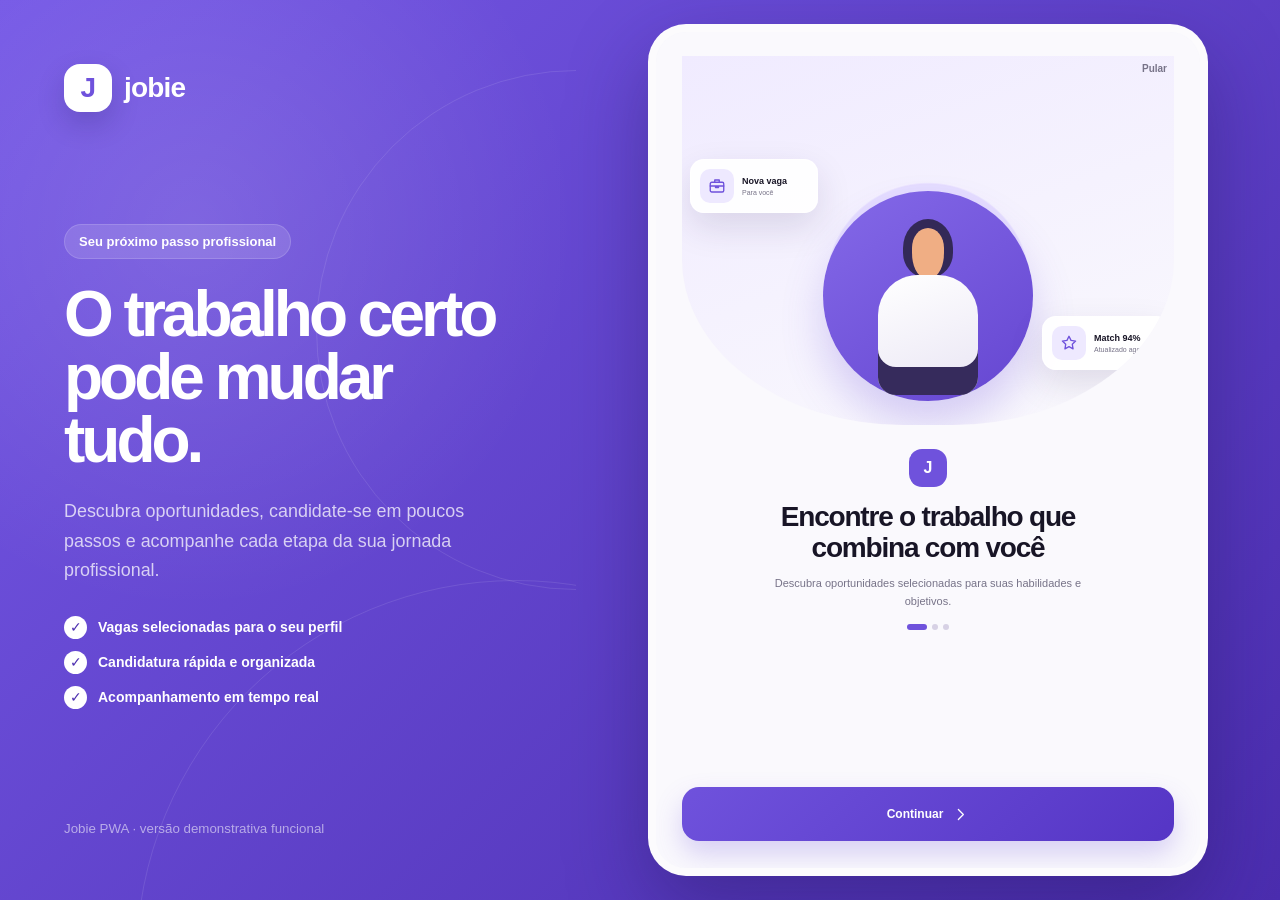
==== index.html @ 62208f9a "feat: build functional Jobie candidate PWA" ====
<!doctype html>
<html lang="pt-BR">
<head>
  <meta charset="utf-8">
  <meta name="viewport" content="width=device-width,initial-scale=1,viewport-fit=cover">
  <meta name="theme-color" content="#6f52dc">
  <meta name="description" content="Jobie — encontre vagas, salve oportunidades e acompanhe suas candidaturas.">
  <meta name="color-scheme" content="light">
  <meta name="apple-mobile-web-app-capable" content="yes">
  <meta name="apple-mobile-web-app-status-bar-style" content="default">
  <meta name="apple-mobile-web-app-title" content="Jobie">
  <link rel="manifest" href="./manifest.webmanifest">
  <link rel="icon" href="./assets/icons/icon-192.svg" type="image/svg+xml">
  <link rel="stylesheet" href="./assets/css/app.css">
  <title>Jobie — Portal de Vagas</title>
</head>
<body>
  <div class="app-layout">
    <aside class="desktop-panel" aria-label="Apresentação do Jobie">
      <a class="desktop-brand" href="#/home">
        <span class="brand-mark">J</span>
        <span>jobie</span>
      </a>
      <div class="desktop-copy">
        <span class="desktop-pill">Seu próximo passo profissional</span>
        <h1>O trabalho certo pode mudar tudo.</h1>
        <p>Descubra oportunidades, candidate-se em poucos passos e acompanhe cada etapa da sua jornada profissional.</p>
        <div class="desktop-points">
          <span><i>✓</i> Vagas selecionadas para o seu perfil</span>
          <span><i>✓</i> Candidatura rápida e organizada</span>
          <span><i>✓</i> Acompanhamento em tempo real</span>
        </div>
      </div>
      <div class="desktop-orbit orbit-one"></div>
      <div class="desktop-orbit orbit-two"></div>
      <small class="desktop-note">Jobie PWA · versão demonstrativa funcional</small>
    </aside>

    <main class="phone-shell">
      <div id="network-status" class="network-status" role="status"></div>

      <section id="view" class="view" aria-live="polite"></section>

      <nav id="bottom-nav" class="bottom-nav" aria-label="Navegação principal">
        <button data-route="home" class="active">
          <span><svg class="icon" aria-hidden="true"><use href="#i-home"></use></svg></span>
          <small>Início</small>
        </button>
        <button data-route="search">
          <span><svg class="icon" aria-hidden="true"><use href="#i-search"></use></svg></span>
          <small>Buscar</small>
        </button>
        <button data-route="applications">
          <span><svg class="icon" aria-hidden="true"><use href="#i-document"></use></svg></span>
          <small>Candidaturas</small>
        </button>
        <button data-route="profile">
          <span><svg class="icon" aria-hidden="true"><use href="#i-user"></use></svg></span>
          <small>Perfil</small>
        </button>
      </nav>

      <div id="modal" class="modal" aria-hidden="true">
        <section class="modal-sheet" role="dialog" aria-modal="true"></section>
      </div>

      <div id="toast" class="toast" role="status"></div>
      <section id="onboarding" class="onboarding" hidden></section>
    </main>
  </div>

  <svg class="svg-sprite" aria-hidden="true">
    <defs>
      <symbol id="i-home" viewBox="0 0 24 24"><path d="M3 11.5 12 4l9 7.5"/><path d="M5.5 10.5V20h13v-9.5"/><path d="M9.5 20v-6h5v6"/></symbol>
      <symbol id="i-search" viewBox="0 0 24 24"><circle cx="10.8" cy="10.8" r="6.8"/><path d="m16 16 4.5 4.5"/></symbol>
      <symbol id="i-document" viewBox="0 0 24 24"><path d="M6 3.5h8l4 4V21H6z"/><path d="M14 3.5V8h4M9 12h6M9 16h6"/></symbol>
      <symbol id="i-user" viewBox="0 0 24 24"><circle cx="12" cy="8" r="4"/><path d="M4.5 21c.8-4.2 3.2-6.3 7.5-6.3s6.7 2.1 7.5 6.3"/></symbol>
      <symbol id="i-bookmark" viewBox="0 0 24 24"><path d="M6.5 4.5A1.5 1.5 0 0 1 8 3h8a1.5 1.5 0 0 1 1.5 1.5V21L12 17.5 6.5 21z"/></symbol>
      <symbol id="i-bell" viewBox="0 0 24 24"><path d="M6 9a6 6 0 0 1 12 0c0 7 3 7 3 8.5H3C3 16 6 16 6 9Z"/><path d="M10 21h4"/></symbol>
      <symbol id="i-arrow-left" viewBox="0 0 24 24"><path d="m15 5-7 7 7 7"/></symbol>
      <symbol id="i-arrow-right" viewBox="0 0 24 24"><path d="m9 5 7 7-7 7"/></symbol>
      <symbol id="i-chevron-right" viewBox="0 0 24 24"><path d="m9 5 7 7-7 7"/></symbol>
      <symbol id="i-sliders" viewBox="0 0 24 24"><path d="M4 7h10M18 7h2M4 17h2M10 17h10"/><circle cx="16" cy="7" r="2"/><circle cx="8" cy="17" r="2"/></symbol>
      <symbol id="i-send" viewBox="0 0 24 24"><path d="m4 5 17 7-17 7 3-7z"/><path d="M7 12h14"/></symbol>
      <symbol id="i-calendar" viewBox="0 0 24 24"><rect x="3.5" y="5.5" width="17" height="15" rx="2"/><path d="M8 3v5M16 3v5M3.5 10h17"/></symbol>
      <symbol id="i-location" viewBox="0 0 24 24"><path d="M19 10c0 5-7 11-7 11S5 15 5 10a7 7 0 1 1 14 0Z"/><circle cx="12" cy="10" r="2.3"/></symbol>
      <symbol id="i-briefcase" viewBox="0 0 24 24"><rect x="3" y="7" width="18" height="13" rx="2"/><path d="M9 7V4h6v3M3 12h18M10 12v2h4v-2"/></symbol>
      <symbol id="i-check" viewBox="0 0 24 24"><path d="m5 12 4.5 4.5L19 7"/></symbol>
      <symbol id="i-close" viewBox="0 0 24 24"><path d="m6 6 12 12M18 6 6 18"/></symbol>
      <symbol id="i-star" viewBox="0 0 24 24"><path d="m12 3 2.7 5.5 6.1.9-4.4 4.3 1 6.1-5.4-2.9-5.4 2.9 1-6.1-4.4-4.3 6.1-.9z"/></symbol>
      <symbol id="i-edit" viewBox="0 0 24 24"><path d="m4 16-.8 4.8L8 20l11-11-4-4zM13.5 6.5l4 4"/></symbol>
      <symbol id="i-more" viewBox="0 0 24 24"><circle cx="5" cy="12" r="1"/><circle cx="12" cy="12" r="1"/><circle cx="19" cy="12" r="1"/></symbol>
      <symbol id="i-eye" viewBox="0 0 24 24"><path d="M2.5 12S6 6.5 12 6.5 21.5 12 21.5 12 18 17.5 12 17.5 2.5 12 2.5 12Z"/><circle cx="12" cy="12" r="2.5"/></symbol>
      <symbol id="i-graduation" viewBox="0 0 24 24"><path d="m2.5 9 9.5-5 9.5 5-9.5 5z"/><path d="M6 11.5V16c3.5 3 8.5 3 12 0v-4.5M21.5 9v7"/></symbol>
      <symbol id="i-shield" viewBox="0 0 24 24"><path d="M12 3 20 6v6c0 5.2-3.2 8-8 9-4.8-1-8-3.8-8-9V6z"/><path d="m8.5 12 2.2 2.2 4.8-5"/></symbol>
      <symbol id="i-download" viewBox="0 0 24 24"><path d="M12 3v12M7 10l5 5 5-5M4 20h16"/></symbol>
      <symbol id="i-code" viewBox="0 0 24 24"><path d="m8 6-6 6 6 6M16 6l6 6-6 6M14 4l-4 16"/></symbol>
      <symbol id="i-palette" viewBox="0 0 24 24"><path d="M12 3a9 9 0 0 0 0 18h1.5a2 2 0 0 0 0-4H12a2 2 0 0 1 0-4h5.5A3.5 3.5 0 0 0 21 9.5 9 9 0 0 0 12 3Z"/><circle cx="7.5" cy="10" r="1"/><circle cx="10" cy="6.5" r="1"/><circle cx="15" cy="7" r="1"/></symbol>
      <symbol id="i-chart" viewBox="0 0 24 24"><path d="M4 20V10M10 20V4M16 20v-7M22 20H2"/></symbol>
      <symbol id="i-users" viewBox="0 0 24 24"><circle cx="9" cy="8" r="3.5"/><path d="M2.5 20c.5-4 2.6-6 6.5-6s6 2 6.5 6"/><circle cx="17.5" cy="9" r="2.5"/><path d="M16.5 14c3.3-.3 5 1.4 5.5 5"/></symbol>
    </defs>
  </svg>

  <script src="./assets/js/jobs.js" defer></script>
  <script src="./assets/js/app.js" defer></script>
</body>
</html>
---- assets/css/app.css ----
:root {
  --purple: #6f52dc;
  --purple-dark: #5535c5;
  --purple-soft: #eee9ff;
  --ink: #181526;
  --muted: #777388;
  --line: #ebe8f3;
  --surface: #ffffff;
  --canvas: #f8f7fc;
  --green: #1eae88;
  --orange: #ff8a65;
  --shadow: 0 16px 45px rgba(54, 41, 102, .12);
  --radius-xl: 28px;
  --radius-lg: 22px;
  --radius-md: 16px;
  font-family: Inter, ui-sans-serif, -apple-system, BlinkMacSystemFont, "Segoe UI", sans-serif;
  color: var(--ink);
  background: #4f34b6;
  font-synthesis: none;
  text-rendering: optimizeLegibility;
}

* {
  box-sizing: border-box;
}

html,
body {
  width: 100%;
  min-height: 100%;
  margin: 0;
}

body {
  overflow: hidden;
  background:
    radial-gradient(circle at 15% 25%, rgba(255, 255, 255, .12), transparent 24rem),
    linear-gradient(135deg, #7558e6, #4b2daf);
}

button,
input,
textarea {
  font: inherit;
}

button {
  border: 0;
  cursor: pointer;
}

button,
a,
input,
textarea {
  -webkit-tap-highlight-color: transparent;
}

button:focus-visible,
input:focus-visible,
textarea:focus-visible,
[tabindex]:focus-visible {
  outline: 3px solid rgba(111, 82, 220, .25);
  outline-offset: 2px;
}

h1,
h2,
h3,
p {
  margin-top: 0;
}

.svg-sprite {
  position: fixed;
  width: 0;
  height: 0;
  overflow: hidden;
}

.icon {
  width: 21px;
  height: 21px;
  display: inline-block;
  fill: none;
  stroke: currentColor;
  stroke-width: 1.8;
  stroke-linecap: round;
  stroke-linejoin: round;
  pointer-events: none;
}

.app-layout {
  min-height: 100dvh;
  display: grid;
  grid-template-columns: minmax(360px, .9fr) minmax(500px, 1.1fr);
}

.desktop-panel {
  min-height: 100dvh;
  padding: clamp(34px, 5vw, 76px);
  color: #fff;
  position: relative;
  overflow: hidden;
  display: flex;
  flex-direction: column;
  justify-content: space-between;
}

.desktop-brand {
  color: #fff;
  display: inline-flex;
  align-items: center;
  gap: 12px;
  text-decoration: none;
  font-size: 28px;
  font-weight: 800;
  letter-spacing: -.8px;
  z-index: 2;
}

.brand-mark {
  width: 48px;
  height: 48px;
  display: inline-grid;
  place-items: center;
  border-radius: 16px;
  background: #fff;
  color: var(--purple);
  font-weight: 900;
  box-shadow: 0 12px 28px rgba(32, 19, 84, .2);
}

.brand-mark.small {
  width: 38px;
  height: 38px;
  border-radius: 13px;
  background: var(--purple);
  color: #fff;
  box-shadow: none;
}

.desktop-copy {
  max-width: 620px;
  position: relative;
  z-index: 2;
}

.desktop-pill {
  display: inline-flex;
  padding: 9px 14px;
  border-radius: 999px;
  background: rgba(255, 255, 255, .13);
  border: 1px solid rgba(255, 255, 255, .15);
  font-size: 13px;
  font-weight: 700;
  margin-bottom: 24px;
}

.desktop-copy h1 {
  font-size: clamp(44px, 5vw, 76px);
  line-height: .98;
  letter-spacing: -4px;
  margin-bottom: 26px;
  max-width: 720px;
}

.desktop-copy > p {
  color: rgba(255, 255, 255, .74);
  font-size: clamp(16px, 1.4vw, 20px);
  line-height: 1.65;
  max-width: 600px;
}

.desktop-points {
  display: grid;
  gap: 12px;
  margin-top: 30px;
  font-size: 14px;
  font-weight: 650;
}

.desktop-points span {
  display: flex;
  align-items: center;
  gap: 11px;
}

.desktop-points i {
  width: 23px;
  height: 23px;
  display: grid;
  place-items: center;
  font-style: normal;
  border-radius: 50%;
  color: #4b2daf;
  background: #fff;
}

.desktop-note {
  color: rgba(255, 255, 255, .55);
  z-index: 2;
}

.desktop-orbit {
  position: absolute;
  border: 1px solid rgba(255, 255, 255, .1);
  border-radius: 50%;
  pointer-events: none;
}

.orbit-one {
  width: 520px;
  height: 520px;
  right: -260px;
  top: 70px;
}

.orbit-two {
  width: 760px;
  height: 760px;
  right: -320px;
  bottom: -440px;
}

.phone-shell {
  width: min(560px, calc(100% - 48px));
  height: min(900px, calc(100dvh - 48px));
  align-self: center;
  justify-self: center;
  position: relative;
  display: flex;
  flex-direction: column;
  background: var(--canvas);
  border: 8px solid rgba(255, 255, 255, .6);
  border-radius: 38px;
  box-shadow: 0 32px 80px rgba(29, 18, 78, .35);
  overflow: hidden;
}

.view {
  min-height: 0;
  flex: 1;
  padding: 28px 24px 0;
  overflow-y: auto;
  overscroll-behavior: contain;
  scroll-behavior: smooth;
  scrollbar-width: none;
}

.view::-webkit-scrollbar,
.featured-row::-webkit-scrollbar {
  display: none;
}

.page-header {
  min-height: 64px;
  display: flex;
  align-items: center;
  justify-content: space-between;
  gap: 14px;
  margin-bottom: 20px;
}

.page-header.compact {
  min-height: 46px;
}

.page-header h1 {
  font-size: 25px;
  line-height: 1.15;
  letter-spacing: -.8px;
  margin: 3px 0 0;
}

.page-header.compact h1 {
  font-size: 18px;
  margin: 0;
  flex: 1;
  text-align: center;
}

.page-header.compact::after {
  content: "";
  width: 44px;
}

.page-header.compact:has(.icon-button:last-child)::after {
  display: none;
}

.eyebrow {
  display: block;
  color: var(--purple);
  font-size: 11px;
  line-height: 1;
  font-weight: 800;
  text-transform: uppercase;
  letter-spacing: 1.2px;
}

.icon-button {
  width: 44px;
  height: 44px;
  display: inline-grid;
  place-items: center;
  color: var(--ink);
  background: var(--surface);
  border: 1px solid var(--line);
  border-radius: 15px;
}

.icon-button.active {
  color: var(--purple);
  background: var(--purple-soft);
  border-color: transparent;
}

.home-head {
  display: grid;
  grid-template-columns: 48px 1fr 44px;
  gap: 12px;
  align-items: center;
  margin-bottom: 22px;
}

.avatar {
  width: 48px;
  height: 48px;
  display: grid;
  place-items: center;
  position: relative;
  color: #fff;
  background: linear-gradient(145deg, #f69b73, #845ee8);
  border-radius: 17px;
  font-size: 13px;
  font-weight: 850;
  box-shadow: 0 9px 24px rgba(111, 82, 220, .2);
}

.online-dot {
  position: absolute;
  right: -1px;
  bottom: -1px;
  width: 13px;
  height: 13px;
  border: 3px solid var(--canvas);
  border-radius: 50%;
  background: #28bf8e;
}

.home-greeting span {
  color: var(--muted);
  font-size: 12px;
  font-weight: 650;
}

.home-greeting h1 {
  font-size: 18px;
  line-height: 1.25;
  letter-spacing: -.45px;
  margin: 3px 0 0;
}

.notification {
  position: relative;
}

.notification i {
  position: absolute;
  top: 9px;
  right: 10px;
  width: 7px;
  height: 7px;
  background: #ff725e;
  border: 2px solid #fff;
  border-radius: 50%;
}

.search-hero {
  height: 58px;
  display: grid;
  grid-template-columns: 24px 1fr 42px;
  align-items: center;
  gap: 10px;
  padding: 7px 8px 7px 18px;
  color: var(--muted);
  background: var(--surface);
  border: 1px solid var(--line);
  border-radius: 18px;
  box-shadow: 0 10px 30px rgba(55, 44, 96, .05);
}

.search-hero input,
.search-field input {
  width: 100%;
  min-width: 0;
  color: var(--ink);
  background: transparent;
  border: 0;
  outline: 0;
  font-size: 13px;
}

.search-hero input::placeholder,
.search-field input::placeholder {
  color: #aaa6b6;
}

.search-hero button {
  width: 42px;
  height: 42px;
  display: grid;
  place-items: center;
  color: #fff;
  background: var(--purple);
  border-radius: 13px;
}

.stats-card {
  min-height: 104px;
  display: grid;
  grid-template-columns: 1fr 1px 1fr;
  align-items: center;
  gap: 16px;
  padding: 18px;
  margin: 18px 0 26px;
  color: #fff;
  background:
    radial-gradient(circle at 90% 10%, rgba(255, 255, 255, .22), transparent 6rem),
    linear-gradient(130deg, #6f52dc, #8467ea);
  border-radius: 23px;
  box-shadow: 0 15px 32px rgba(111, 82, 220, .24);
}

.stats-card > div {
  display: grid;
  grid-template-columns: 36px 1fr;
  grid-template-rows: auto auto;
  column-gap: 10px;
  align-items: center;
}

.stat-icon {
  width: 36px;
  height: 36px;
  display: grid;
  place-items: center;
  grid-row: 1 / 3;
  border-radius: 12px;
  background: rgba(255, 255, 255, .16);
}

.stat-icon .icon {
  width: 18px;
}

.stats-card strong {
  font-size: 22px;
  line-height: 1;
}

.stats-card small {
  margin-top: 5px;
  color: rgba(255, 255, 255, .7);
  font-size: 10px;
}

.stats-divider {
  width: 1px;
  height: 46px;
  background: rgba(255, 255, 255, .2);
}

.section-title {
  min-height: 28px;
  display: flex;
  align-items: center;
  justify-content: space-between;
  gap: 16px;
  margin: 24px 0 12px;
}

.section-title h2 {
  margin: 0;
  font-size: 17px;
  letter-spacing: -.35px;
}

.section-title button {
  padding: 6px 0;
  color: var(--purple);
  background: transparent;
  font-size: 11px;
  font-weight: 750;
}

.category-grid {
  display: grid;
  grid-template-columns: 1fr 1fr;
  gap: 11px;
}

.category-card {
  min-height: 72px;
  display: flex;
  align-items: center;
  gap: 11px;
  padding: 12px;
  text-align: left;
  color: var(--ink);
  background: var(--surface);
  border: 1px solid var(--line);
  border-radius: 17px;
  transition: transform .18s ease, box-shadow .18s ease;
}

.category-card:active {
  transform: scale(.98);
}

.category-icon {
  width: 42px;
  height: 42px;
  display: grid;
  place-items: center;
  flex: 0 0 auto;
  color: var(--category);
  background: color-mix(in srgb, var(--category) 13%, white);
  border-radius: 14px;
}

.category-icon .icon {
  width: 20px;
}

.category-card strong,
.category-card small {
  display: block;
}

.category-card strong {
  font-size: 12px;
  margin-bottom: 5px;
}

.category-card small {
  color: var(--muted);
  font-size: 9px;
}

.featured-row {
  display: grid;
  grid-auto-flow: column;
  grid-auto-columns: 76%;
  gap: 13px;
  margin: 0 -24px;
  padding: 0 24px 8px;
  overflow-x: auto;
  overscroll-behavior-inline: contain;
  scroll-snap-type: inline mandatory;
  scrollbar-width: none;
}

.feature-card {
  min-height: 210px;
  padding: 17px;
  position: relative;
  color: var(--ink);
  background: var(--surface);
  border: 1px solid var(--line);
  border-radius: 22px;
  scroll-snap-align: start;
  box-shadow: 0 10px 28px rgba(55, 44, 96, .05);
}

.feature-card:nth-child(2n) {
  background: #f2eeff;
  border-color: transparent;
}

.feature-top {
  display: flex;
  justify-content: space-between;
  margin-bottom: 18px;
}

.company-logo {
  width: 47px;
  height: 47px;
  display: inline-grid;
  place-items: center;
  flex: 0 0 auto;
  color: #fff;
  background:
    linear-gradient(145deg, color-mix(in srgb, var(--logo) 72%, white), var(--logo));
  border-radius: 15px;
  font-size: 13px;
  font-weight: 900;
  letter-spacing: -.5px;
  box-shadow: 0 9px 20px color-mix(in srgb, var(--logo) 20%, transparent);
}

.company-logo.large {
  width: 66px;
  height: 66px;
  margin-bottom: 16px;
  border-radius: 21px;
  font-size: 18px;
}

.save-button {
  width: 37px;
  height: 37px;
  display: grid;
  place-items: center;
  color: #9995a8;
  background: #f5f3f9;
  border-radius: 12px;
}

.save-button .icon {
  width: 18px;
}

.save-button.saved,
.secondary-action.saved {
  color: var(--purple);
  background: var(--purple-soft);
}

.save-button.saved .icon,
.secondary-action.saved .icon,
.icon-button.active .icon {
  fill: currentColor;
}

.job-kicker {
  display: block;
  color: var(--muted);
  font-size: 10px;
  font-weight: 650;
  margin-bottom: 6px;
}

.feature-card h3,
.job-card h3,
.application-card h3 {
  margin: 0;
  line-height: 1.3;
  letter-spacing: -.25px;
}

.feature-card h3 {
  max-width: 90%;
  min-height: 42px;
  font-size: 16px;
}

.tag-row,
.detail-tags,
.skill-tags {
  display: flex;
  flex-wrap: wrap;
  gap: 7px;
}

.tag-row {
  margin-top: 14px;
}

.tag-row span,
.detail-tags span,
.skill-tags span {
  display: inline-flex;
  align-items: center;
  min-height: 27px;
  padding: 6px 9px;
  color: #6e687d;
  background: #f4f2f8;
  border-radius: 8px;
  font-size: 9px;
  font-weight: 650;
}

.feature-meta {
  display: flex;
  align-items: end;
  justify-content: space-between;
  gap: 12px;
  margin-top: 17px;
}

.feature-meta strong {
  color: var(--purple);
  font-size: 13px;
}

.feature-meta small {
  display: flex;
  align-items: center;
  gap: 3px;
  color: var(--muted);
  font-size: 9px;
}

.feature-meta .icon {
  width: 13px;
  height: 13px;
}

.job-list {
  display: grid;
  gap: 12px;
}

.job-card {
  min-height: 128px;
  display: grid;
  grid-template-columns: 48px 1fr 36px;
  align-items: start;
  gap: 12px;
  padding: 16px;
  color: var(--ink);
  background: var(--surface);
  border: 1px solid var(--line);
  border-radius: 20px;
  box-shadow: 0 8px 24px rgba(55, 44, 96, .035);
}

.job-card.compact {
  min-height: 118px;
}

.job-card-body {
  min-width: 0;
}

.job-card h3 {
  padding-right: 4px;
  font-size: 14px;
}

.job-meta {
  display: flex;
  flex-wrap: wrap;
  gap: 9px;
  margin-top: 10px;
  color: var(--muted);
  font-size: 9px;
}

.job-meta span {
  display: flex;
  align-items: center;
  gap: 3px;
}

.job-meta .icon {
  width: 13px;
  height: 13px;
}

.job-card-bottom {
  display: flex;
  align-items: center;
  justify-content: space-between;
  gap: 10px;
  margin-top: 12px;
}

.job-card-bottom strong {
  color: var(--purple);
  font-size: 11px;
}

.job-card-bottom small {
  color: #aaa6b4;
  font-size: 8px;
}

.job-card > .save-button {
  width: 34px;
  height: 34px;
}

.bottom-nav {
  min-height: 76px;
  display: grid;
  grid-template-columns: repeat(4, 1fr);
  flex: 0 0 auto;
  padding: 9px 12px calc(8px + env(safe-area-inset-bottom));
  background: rgba(255, 255, 255, .96);
  border-top: 1px solid var(--line);
  backdrop-filter: blur(16px);
  transition: margin .2s ease, opacity .2s ease;
  z-index: 30;
}

.bottom-nav.is-hidden {
  display: none;
}

.bottom-nav button {
  display: grid;
  place-items: center;
  align-content: center;
  gap: 3px;
  color: #aaa6b6;
  background: transparent;
  border-radius: 13px;
}

.bottom-nav button span {
  width: 36px;
  height: 28px;
  display: grid;
  place-items: center;
  border-radius: 11px;
}

.bottom-nav button small {
  font-size: 9px;
  font-weight: 700;
}

.bottom-nav button.active {
  color: var(--purple);
}

.bottom-nav button.active span {
  background: var(--purple-soft);
}

.bottom-nav button.active .icon {
  stroke-width: 2.1;
}

.search-toolbar {
  display: grid;
  grid-template-columns: 1fr 51px;
  gap: 10px;
  margin-bottom: 16px;
}

.search-field {
  min-height: 51px;
  display: grid;
  grid-template-columns: 23px 1fr;
  align-items: center;
  gap: 8px;
  padding: 0 15px;
  color: var(--muted);
  background: var(--surface);
  border: 1px solid var(--line);
  border-radius: 16px;
}

.filter-button {
  position: relative;
  display: grid;
  place-items: center;
  color: #fff;
  background: var(--purple);
  border-radius: 16px;
}

.filter-button b {
  position: absolute;
  top: -6px;
  right: -5px;
  width: 20px;
  height: 20px;
  display: grid;
  place-items: center;
  color: #fff;
  background: #ff725e;
  border: 2px solid var(--canvas);
  border-radius: 50%;
  font-size: 8px;
}

.active-filters {
  display: flex;
  align-items: center;
  gap: 7px;
  padding-bottom: 4px;
  margin: 0 -24px 8px;
  padding-left: 24px;
  padding-right: 24px;
  overflow-x: auto;
  scrollbar-width: none;
}

.summary-chip {
  min-width: max-content;
  display: inline-flex;
  align-items: center;
  gap: 5px;
  padding: 7px 10px;
  color: var(--purple);
  background: var(--purple-soft);
  border-radius: 999px;
  font-size: 9px;
  font-weight: 700;
}

.summary-chip .icon {
  width: 12px;
  height: 12px;
}

.active-filters > button:last-child:not(.summary-chip) {
  padding: 7px;
  color: var(--muted);
  background: transparent;
  font-size: 9px;
  font-weight: 700;
}

.result-line {
  display: flex;
  justify-content: space-between;
  align-items: center;
  gap: 12px;
  margin: 16px 0 12px;
}

.result-line strong {
  font-size: 13px;
}

.result-line span {
  color: var(--muted);
  font-size: 9px;
}

.job-detail-hero {
  text-align: center;
  padding: 8px 10px 23px;
}

.job-detail-hero .company-logo {
  display: grid;
  margin-left: auto;
  margin-right: auto;
}

.job-detail-hero h2 {
  max-width: 340px;
  margin: 8px auto 8px;
  font-size: 24px;
  letter-spacing: -.75px;
}

.job-detail-hero > p {
  display: flex;
  align-items: center;
  justify-content: center;
  gap: 4px;
  color: var(--muted);
  font-size: 11px;
}

.job-detail-hero > p .icon {
  width: 15px;
  height: 15px;
}

.detail-tags {
  justify-content: center;
  margin-top: 16px;
}

.detail-tags span {
  color: var(--purple);
  background: var(--purple-soft);
}

.salary-card {
  display: grid;
  grid-template-columns: 1.3fr 1fr;
  gap: 1px;
  padding: 1px;
  background: var(--line);
  border-radius: 18px;
  overflow: hidden;
}

.salary-card div {
  display: grid;
  gap: 6px;
  padding: 15px;
  background: var(--surface);
}

.salary-card small {
  color: var(--muted);
  font-size: 9px;
}

.salary-card strong {
  font-size: 12px;
}

.detail-section {
  padding: 21px 0;
  border-bottom: 1px solid var(--line);
}

.detail-section h3 {
  font-size: 15px;
  margin-bottom: 10px;
}

.detail-section p,
.detail-section li {
  color: #666173;
  font-size: 11px;
  line-height: 1.75;
}

.detail-section p {
  margin-bottom: 0;
}

.detail-section ul {
  display: grid;
  gap: 8px;
  padding: 0;
  margin: 0;
  list-style: none;
}

.detail-section li {
  position: relative;
  padding-left: 17px;
}

.detail-section li::before {
  content: "";
  width: 6px;
  height: 6px;
  position: absolute;
  left: 0;
  top: 7px;
  background: var(--purple);
  border-radius: 50%;
  box-shadow: 0 0 0 4px var(--purple-soft);
}

.skill-tags span {
  color: var(--purple);
  background: var(--purple-soft);
}

.company-card {
  display: grid;
  grid-template-columns: 47px 1fr 20px;
  align-items: center;
  gap: 12px;
  padding: 16px;
  margin: 20px 0;
  background: var(--surface);
  border: 1px solid var(--line);
  border-radius: 18px;
}

.company-card strong,
.company-card small {
  display: block;
}

.company-card strong {
  font-size: 12px;
}

.company-card small {
  color: var(--green);
  font-size: 9px;
  margin-top: 5px;
}

.company-card > .icon {
  color: var(--muted);
  width: 17px;
}

.detail-action {
  position: sticky;
  bottom: 0;
  display: grid;
  grid-template-columns: 52px 1fr;
  gap: 10px;
  padding: 13px 0 calc(13px + env(safe-area-inset-bottom));
  background: linear-gradient(transparent, var(--canvas) 12%, var(--canvas));
  z-index: 20;
}

.secondary-action {
  min-height: 52px;
  display: grid;
  place-items: center;
  color: var(--muted);
  background: var(--surface);
  border: 1px solid var(--line);
  border-radius: 16px;
}

.primary-action {
  min-height: 52px;
  display: inline-flex;
  align-items: center;
  justify-content: center;
  gap: 8px;
  padding: 0 18px;
  color: #fff;
  background: linear-gradient(135deg, var(--purple), var(--purple-dark));
  border-radius: 16px;
  font-size: 12px;
  font-weight: 800;
  box-shadow: 0 12px 24px rgba(111, 82, 220, .22);
}

.primary-action .icon {
  width: 17px;
}

.primary-action.full {
  width: 100%;
}

.application-summary {
  display: grid;
  grid-template-columns: repeat(3, 1fr);
  gap: 1px;
  padding: 1px;
  background: var(--line);
  border-radius: 18px;
  overflow: hidden;
}

.application-summary div {
  display: grid;
  gap: 4px;
  padding: 14px 7px;
  text-align: center;
  background: var(--surface);
}

.application-summary strong {
  color: var(--purple);
  font-size: 20px;
}

.application-summary span {
  color: var(--muted);
  font-size: 8px;
}

.tab-row {
  display: grid;
  grid-template-columns: 1fr 1fr;
  margin: 20px 0 14px;
  padding: 4px;
  background: #ece9f3;
  border-radius: 13px;
}

.tab-row button {
  min-height: 36px;
  color: var(--muted);
  background: transparent;
  border-radius: 10px;
  font-size: 10px;
  font-weight: 700;
}

.tab-row button.active {
  color: var(--ink);
  background: #fff;
  box-shadow: 0 5px 12px rgba(55, 44, 96, .08);
}

.application-list {
  display: grid;
  gap: 12px;
}

.application-card {
  padding: 16px;
  background: var(--surface);
  border: 1px solid var(--line);
  border-radius: 20px;
}

.application-card-head {
  display: grid;
  grid-template-columns: 46px 1fr auto;
  align-items: center;
  gap: 10px;
}

.application-card-head .company-logo {
  width: 46px;
  height: 46px;
}

.application-card h3 {
  font-size: 12px;
}

.status-badge {
  min-width: max-content;
  padding: 6px 8px;
  color: var(--purple);
  background: var(--purple-soft);
  border-radius: 8px;
  font-size: 8px;
  font-weight: 800;
}

.status-3 {
  color: #d2762f;
  background: #fff0dd;
}

.application-progress {
  display: grid;
  grid-template-columns: repeat(4, 1fr);
  margin-top: 22px;
}

.application-progress span {
  position: relative;
  text-align: center;
}

.application-progress span::before {
  content: "";
  height: 2px;
  position: absolute;
  top: 5px;
  left: 0;
  right: 0;
  background: #e4e0ec;
}

.application-progress span:first-child::before {
  left: 50%;
}

.application-progress span:last-child::before {
  right: 50%;
}

.application-progress i {
  width: 11px;
  height: 11px;
  display: block;
  position: relative;
  margin: 0 auto 7px;
  background: #ddd8e8;
  border: 3px solid #f4f2f7;
  border-radius: 50%;
  z-index: 2;
}

.application-progress span.done::before,
.application-progress span.done i {
  background: var(--purple);
}

.application-progress small {
  color: var(--muted);
  font-size: 7px;
}

.application-foot {
  display: flex;
  align-items: center;
  justify-content: space-between;
  gap: 8px;
  margin-top: 17px;
  padding-top: 11px;
  border-top: 1px solid var(--line);
}

.application-foot span {
  color: var(--muted);
  font-size: 8px;
}

.application-foot button {
  display: inline-flex;
  align-items: center;
  gap: 2px;
  color: var(--purple);
  background: transparent;
  font-size: 8px;
  font-weight: 750;
}

.application-foot .icon {
  width: 12px;
  height: 12px;
}

.profile-card {
  display: grid;
  grid-template-columns: 68px 1fr 36px;
  align-items: center;
  gap: 13px;
  padding: 17px;
  color: #fff;
  background:
    radial-gradient(circle at 100% 0, rgba(255, 255, 255, .2), transparent 9rem),
    linear-gradient(135deg, #7052dd, #8467e9);
  border-radius: 23px;
  box-shadow: 0 16px 36px rgba(111, 82, 220, .22);
}

.profile-avatar {
  width: 68px;
  height: 68px;
  display: grid;
  place-items: center;
  position: relative;
  color: #fff;
  background: linear-gradient(145deg, #f5a078, #5641b6);
  border: 3px solid rgba(255, 255, 255, .72);
  border-radius: 22px;
  font-weight: 850;
}

.profile-avatar span {
  position: absolute;
  right: -8px;
  bottom: -7px;
  padding: 4px 6px;
  color: var(--purple);
  background: #fff;
  border-radius: 7px;
  font-size: 7px;
}

.profile-card h2 {
  margin: 0;
  font-size: 17px;
}

.profile-card p {
  margin: 4px 0 6px;
  color: rgba(255, 255, 255, .75);
  font-size: 10px;
}

.profile-card small {
  display: flex;
  align-items: center;
  gap: 3px;
  color: rgba(255, 255, 255, .66);
  font-size: 8px;
}

.profile-card small .icon {
  width: 12px;
  height: 12px;
}

.profile-card > button {
  width: 35px;
  height: 35px;
  display: grid;
  place-items: center;
  color: #fff;
  background: rgba(255, 255, 255, .15);
  border-radius: 11px;
}

.profile-card > button .icon {
  width: 16px;
}

.completion-card {
  padding: 15px;
  margin-top: 14px;
  background: var(--surface);
  border: 1px solid var(--line);
  border-radius: 17px;
}

.completion-head {
  display: flex;
  align-items: center;
  justify-content: space-between;
  gap: 10px;
}

.completion-head strong,
.completion-head span {
  display: block;
}

.completion-head strong {
  font-size: 11px;
}

.completion-head span {
  margin-top: 4px;
  color: var(--muted);
  font-size: 8px;
}

.completion-head b {
  color: var(--purple);
  font-size: 13px;
}

.progress-bar {
  height: 6px;
  margin-top: 12px;
  background: #ece9f4;
  border-radius: 999px;
  overflow: hidden;
}

.progress-bar i {
  height: 100%;
  display: block;
  background: linear-gradient(90deg, var(--purple), #967fec);
  border-radius: inherit;
}

.profile-metrics {
  display: grid;
  grid-template-columns: repeat(3, 1fr);
  gap: 9px;
  margin-top: 14px;
}

.profile-metrics button {
  min-height: 92px;
  display: grid;
  place-items: center;
  align-content: center;
  gap: 4px;
  color: var(--ink);
  background: var(--surface);
  border: 1px solid var(--line);
  border-radius: 17px;
}

.profile-metrics span {
  width: 30px;
  height: 30px;
  display: grid;
  place-items: center;
  color: var(--purple);
  background: var(--purple-soft);
  border-radius: 10px;
}

.profile-metrics .icon {
  width: 16px;
}

.profile-metrics strong {
  font-size: 16px;
}

.profile-metrics small {
  color: var(--muted);
  font-size: 8px;
}

.resume-card {
  padding: 15px;
  margin-top: 14px;
  background: var(--surface);
  border: 1px solid var(--line);
  border-radius: 18px;
}

.resume-title {
  display: grid;
  grid-template-columns: 41px 1fr 28px;
  align-items: center;
  gap: 10px;
}

.resume-title > span {
  width: 41px;
  height: 41px;
  display: grid;
  place-items: center;
  color: #fff;
  background: var(--purple);
  border-radius: 13px;
}

.resume-title strong,
.resume-title small {
  display: block;
}

.resume-title strong {
  font-size: 10px;
}

.resume-title small {
  max-width: 210px;
  margin-top: 5px;
  color: var(--muted);
  font-size: 8px;
  white-space: nowrap;
  overflow: hidden;
  text-overflow: ellipsis;
}

.resume-title button {
  color: var(--muted);
  background: transparent;
}

.resume-info {
  display: flex;
  justify-content: space-between;
  gap: 8px;
  padding-top: 11px;
  margin-top: 11px;
  border-top: 1px solid var(--line);
  color: var(--muted);
  font-size: 8px;
}

.resume-info b {
  color: var(--green);
}

.profile-skills {
  margin-bottom: 17px;
}

.menu-card {
  display: grid;
  background: var(--surface);
  border: 1px solid var(--line);
  border-radius: 19px;
  overflow: hidden;
}

.menu-card button {
  min-height: 66px;
  display: grid;
  grid-template-columns: 39px 1fr 18px;
  align-items: center;
  gap: 11px;
  padding: 11px 14px;
  text-align: left;
  color: var(--ink);
  background: transparent;
  border-bottom: 1px solid var(--line);
}

.menu-card button:last-child {
  border-bottom: 0;
}

.menu-icon {
  width: 39px;
  height: 39px;
  display: grid;
  place-items: center;
  color: var(--purple);
  background: var(--purple-soft);
  border-radius: 12px;
}

.menu-icon .icon {
  width: 18px;
}

.menu-card strong,
.menu-card small {
  display: block;
}

.menu-card strong {
  font-size: 10px;
}

.menu-card small {
  margin-top: 5px;
  color: var(--muted);
  font-size: 8px;
}

.menu-card > button > .icon {
  width: 15px;
  color: #aaa5b5;
}

.install-button {
  width: 100%;
  min-height: 68px;
  display: grid;
  grid-template-columns: 42px 1fr 18px;
  align-items: center;
  gap: 11px;
  padding: 12px 15px;
  margin-top: 15px;
  text-align: left;
  color: var(--ink);
  background: #eefaf6;
  border: 1px solid #d8f0e8;
  border-radius: 18px;
}

.install-button > .icon:first-child {
  width: 42px;
  height: 42px;
  padding: 11px;
  color: #fff;
  background: var(--green);
  border-radius: 13px;
}

.install-button strong,
.install-button small {
  display: block;
}

.install-button strong {
  font-size: 10px;
}

.install-button small {
  margin-top: 5px;
  color: #5f7e74;
  font-size: 8px;
}

.install-button > .icon:last-child {
  width: 15px;
  color: #73a495;
}

.reset-button {
  width: 100%;
  padding: 12px;
  margin-top: 10px;
  color: var(--muted);
  background: transparent;
  font-size: 9px;
  font-weight: 700;
}

.app-version {
  text-align: center;
  color: #aaa5b4;
  font-size: 8px;
}

.modal {
  position: absolute;
  inset: 0;
  display: flex;
  align-items: flex-end;
  background: rgba(24, 18, 48, .45);
  opacity: 0;
  visibility: hidden;
  backdrop-filter: blur(4px);
  transition: opacity .2s ease, visibility .2s ease;
  z-index: 100;
}

.modal.open {
  opacity: 1;
  visibility: visible;
}

.modal-sheet {
  width: 100%;
  max-height: 88%;
  padding: 10px 24px calc(24px + env(safe-area-inset-bottom));
  background: var(--surface);
  border-radius: 27px 27px 0 0;
  overflow-y: auto;
  transform: translateY(25px);
  transition: transform .25s ease;
}

.modal.open .modal-sheet {
  transform: translateY(0);
}

.modal-handle {
  width: 38px;
  height: 4px;
  margin: 0 auto 18px;
  background: #dcd8e6;
  border-radius: 99px;
}

.modal-title {
  display: flex;
  align-items: center;
  justify-content: space-between;
  gap: 15px;
  margin-bottom: 20px;
}

.modal-title h2 {
  margin: 5px 0 0;
  font-size: 21px;
  letter-spacing: -.5px;
}

.modal-title button {
  width: 38px;
  height: 38px;
  display: grid;
  place-items: center;
  color: var(--muted);
  background: #f4f2f8;
  border-radius: 12px;
}

.filter-group {
  margin: 20px 0;
}

.filter-group h3 {
  margin-bottom: 10px;
  font-size: 12px;
}

.filter-chips {
  display: flex;
  flex-wrap: wrap;
  gap: 8px;
}

.filter-chip {
  min-height: 35px;
  display: inline-flex;
  align-items: center;
  gap: 5px;
  padding: 7px 11px;
  color: #6d6878;
  background: #f5f3f8;
  border: 1px solid transparent;
  border-radius: 10px;
  font-size: 9px;
  font-weight: 700;
}

.filter-chip.active {
  color: var(--purple);
  background: var(--purple-soft);
  border-color: color-mix(in srgb, var(--purple) 20%, white);
}

.filter-chip .icon {
  width: 13px;
  height: 13px;
}

.modal-actions {
  display: grid;
  grid-template-columns: .7fr 1.3fr;
  gap: 10px;
  margin-top: 24px;
}

.text-action {
  color: var(--muted);
  background: #f4f2f8;
  border-radius: 16px;
  font-size: 10px;
  font-weight: 750;
}

.apply-company {
  display: grid;
  grid-template-columns: 48px 1fr;
  align-items: center;
  gap: 11px;
  padding: 13px;
  margin-bottom: 18px;
  background: var(--canvas);
  border-radius: 16px;
}

.apply-company strong,
.apply-company small {
  display: block;
}

.apply-company strong {
  font-size: 11px;
}

.apply-company small {
  margin-top: 5px;
  color: var(--muted);
  font-size: 8px;
}

.form-label {
  display: grid;
  gap: 8px;
  margin: 15px 0;
  color: var(--ink);
  font-size: 10px;
  font-weight: 750;
}

.selected-resume {
  min-height: 58px;
  display: grid;
  grid-template-columns: 34px 1fr 20px;
  align-items: center;
  gap: 9px;
  padding: 11px;
  color: var(--ink);
  background: var(--canvas);
  border: 1px solid var(--line);
  border-radius: 14px;
}

.selected-resume > .icon:first-child {
  width: 34px;
  height: 34px;
  padding: 8px;
  color: var(--purple);
  background: var(--purple-soft);
  border-radius: 10px;
}

.selected-resume > .icon:last-child {
  width: 18px;
  color: var(--green);
}

.selected-resume strong,
.selected-resume small {
  display: block;
}

.selected-resume strong {
  font-size: 9px;
}

.selected-resume small {
  margin-top: 4px;
  color: var(--muted);
  font-size: 8px;
  font-weight: 500;
}

.form-label textarea {
  width: 100%;
  padding: 12px;
  color: var(--ink);
  background: var(--canvas);
  border: 1px solid var(--line);
  border-radius: 14px;
  outline: 0;
  resize: vertical;
  font-size: 10px;
  line-height: 1.55;
}

.form-label textarea:focus {
  border-color: var(--purple);
}

.consent {
  display: grid;
  grid-template-columns: 17px 1fr;
  gap: 9px;
  align-items: start;
  margin: 17px 0;
  color: var(--muted);
  font-size: 8px;
  line-height: 1.5;
}

.consent input {
  width: 16px;
  height: 16px;
  margin: 0;
  accent-color: var(--purple);
}

.empty-state {
  min-height: 300px;
  display: grid;
  place-items: center;
  align-content: center;
  text-align: center;
  padding: 30px;
}

.empty-state > span {
  width: 64px;
  height: 64px;
  display: grid;
  place-items: center;
  color: var(--purple);
  background: var(--purple-soft);
  border-radius: 22px;
}

.empty-state > span .icon {
  width: 28px;
  height: 28px;
}

.empty-state h3 {
  margin: 16px 0 7px;
  font-size: 15px;
}

.empty-state p {
  max-width: 260px;
  margin-bottom: 16px;
  color: var(--muted);
  font-size: 10px;
  line-height: 1.6;
}

.empty-state button {
  padding: 10px 14px;
  color: #fff;
  background: var(--purple);
  border-radius: 11px;
  font-size: 9px;
  font-weight: 750;
}

.onboarding {
  position: absolute;
  inset: 0;
  padding: max(24px, env(safe-area-inset-top)) 26px max(27px, env(safe-area-inset-bottom));
  background: #faf9fd;
  z-index: 200;
  transition: opacity .28s ease, transform .28s ease;
}

.onboarding.leaving {
  opacity: 0;
  transform: scale(1.03);
}

.onboarding-skip {
  position: absolute;
  top: max(22px, env(safe-area-inset-top));
  right: 24px;
  padding: 9px;
  color: var(--muted);
  background: transparent;
  font-size: 10px;
  font-weight: 700;
  z-index: 2;
}

.onboarding-art {
  height: 47%;
  min-height: 310px;
  position: relative;
  overflow: hidden;
  background:
    radial-gradient(circle at 50% 62%, #e5ddff 0 30%, transparent 30.5%),
    linear-gradient(160deg, #f0ebff, #faf9fd);
  border-radius: 0 0 45% 45%;
}

.art-circle {
  width: 210px;
  height: 210px;
  position: absolute;
  left: 50%;
  bottom: 24px;
  transform: translateX(-50%);
  background: linear-gradient(145deg, #8469e8, #6546d1);
  border-radius: 50%;
  box-shadow: 0 25px 40px rgba(111, 82, 220, .25);
}

.art-person {
  width: 100px;
  height: 180px;
  position: absolute;
  left: 50%;
  bottom: 26px;
  transform: translateX(-50%);
  z-index: 2;
}

.art-person i {
  width: 50px;
  height: 58px;
  display: block;
  margin: 0 auto;
  background: #f0ae84;
  border: 9px solid #332957;
  border-bottom: 0;
  border-radius: 50% 50% 42% 42%;
}

.art-person b {
  width: 100px;
  height: 120px;
  display: block;
  margin-top: -2px;
  background: linear-gradient(160deg, #fff, #e9e5f4);
  border-radius: 40px 40px 18px 18px;
  box-shadow: inset 0 -28px #362b5c;
}

.apply-scene .art-person b {
  box-shadow: inset 0 -28px #1ea988;
}

.track-scene .art-person b {
  box-shadow: inset 0 -28px #f0a85c;
}

.art-card {
  min-width: 128px;
  min-height: 54px;
  display: grid;
  grid-template-columns: 34px 1fr;
  align-items: center;
  gap: 8px;
  position: absolute;
  padding: 9px;
  color: var(--ink);
  background: rgba(255, 255, 255, .92);
  border: 1px solid rgba(255, 255, 255, .8);
  border-radius: 14px;
  box-shadow: 0 14px 35px rgba(43, 32, 86, .13);
  z-index: 3;
}

.art-card > .icon {
  width: 34px;
  height: 34px;
  padding: 8px;
  color: var(--purple);
  background: var(--purple-soft);
  border-radius: 10px;
}

.art-card b,
.art-card small {
  display: block;
}

.art-card b {
  font-size: 9px;
}

.art-card small {
  margin-top: 3px;
  color: var(--muted);
  font-size: 7px;
}

.card-one {
  left: 8px;
  top: 28%;
  animation: float 3.8s ease-in-out infinite;
}

.card-two {
  right: 4px;
  bottom: 15%;
  animation: float 4.2s ease-in-out .5s infinite;
}

.onboarding-copy {
  display: grid;
  justify-items: center;
  text-align: center;
  padding: 24px 4px 0;
}

.onboarding-copy h1 {
  max-width: 360px;
  margin: 14px 0 10px;
  font-size: 28px;
  line-height: 1.12;
  letter-spacing: -1.2px;
}

.onboarding-copy p {
  max-width: 330px;
  margin-bottom: 14px;
  color: var(--muted);
  font-size: 11px;
  line-height: 1.65;
}

.onboarding-dots {
  display: flex;
  gap: 5px;
}

.onboarding-dots i {
  width: 6px;
  height: 6px;
  background: #d7d1e5;
  border-radius: 99px;
  transition: width .2s ease, background .2s ease;
}

.onboarding-dots i.active {
  width: 20px;
  background: var(--purple);
}

.onboarding-next {
  min-height: 54px;
  display: flex;
  align-items: center;
  justify-content: center;
  gap: 9px;
  position: absolute;
  left: 26px;
  right: 26px;
  bottom: max(27px, env(safe-area-inset-bottom));
  color: #fff;
  background: linear-gradient(135deg, var(--purple), var(--purple-dark));
  border-radius: 17px;
  font-size: 12px;
  font-weight: 800;
  box-shadow: 0 13px 27px rgba(111, 82, 220, .25);
}

.onboarding-next .icon {
  width: 17px;
}

.toast {
  max-width: calc(100% - 40px);
  min-height: 44px;
  display: flex;
  align-items: center;
  position: absolute;
  left: 50%;
  bottom: 92px;
  padding: 10px 15px;
  color: #fff;
  background: #282235;
  border-radius: 13px;
  box-shadow: var(--shadow);
  font-size: 10px;
  font-weight: 700;
  opacity: 0;
  visibility: hidden;
  transform: translate(-50%, 14px);
  transition: .2s ease;
  z-index: 300;
}

.toast.show {
  opacity: 1;
  visibility: visible;
  transform: translate(-50%, 0);
}

.toast.success {
  background: #188466;
}

.network-status {
  position: absolute;
  top: max(10px, env(safe-area-inset-top));
  left: 50%;
  padding: 7px 12px;
  color: #fff;
  background: #272232;
  border-radius: 99px;
  font-size: 8px;
  font-weight: 750;
  opacity: 0;
  visibility: hidden;
  transform: translate(-50%, -12px);
  transition: .2s ease;
  z-index: 350;
}

.network-status.visible {
  opacity: 1;
  visibility: visible;
  transform: translate(-50%, 0);
}

.network-status.online {
  background: #188466;
}

.network-status.offline {
  background: #b46032;
}

.bottom-space {
  height: 25px;
}

@keyframes float {
  0%, 100% { transform: translateY(0) rotate(-1deg); }
  50% { transform: translateY(-8px) rotate(1deg); }
}

@media (max-width: 900px) {
  body {
    background: var(--canvas);
  }

  .app-layout {
    display: block;
    min-height: 100dvh;
  }

  .desktop-panel {
    display: none;
  }

  .phone-shell {
    width: 100%;
    height: 100dvh;
    max-width: none;
    border: 0;
    border-radius: 0;
    box-shadow: none;
  }

  .view {
    padding-top: max(24px, env(safe-area-inset-top));
  }
}

@media (max-width: 390px) {
  .view {
    padding-left: 18px;
    padding-right: 18px;
  }

  .featured-row,
  .active-filters {
    margin-left: -18px;
    margin-right: -18px;
    padding-left: 18px;
    padding-right: 18px;
  }

  .stats-card {
    gap: 10px;
    padding: 15px 12px;
  }

  .stats-card strong {
    font-size: 19px;
  }

  .stats-card small {
    font-size: 8px;
  }

  .category-card {
    padding: 10px;
  }

  .category-icon {
    width: 38px;
    height: 38px;
  }

  .application-card-head {
    grid-template-columns: 42px 1fr;
  }

  .application-card-head .status-badge {
    grid-column: 2;
    justify-self: start;
  }

  .onboarding-copy h1 {
    font-size: 24px;
  }
}

@media (max-height: 700px) {
  .onboarding-art {
    height: 42%;
    min-height: 250px;
  }

  .onboarding-copy {
    padding-top: 13px;
  }

  .onboarding-copy h1 {
    margin-top: 8px;
    font-size: 23px;
  }

  .onboarding-copy p {
    margin-bottom: 8px;
  }
}

@media (prefers-reduced-motion: reduce) {
  *,
  *::before,
  *::after {
    scroll-behavior: auto !important;
    animation-duration: .01ms !important;
    animation-iteration-count: 1 !important;
    transition-duration: .01ms !important;
  }
}
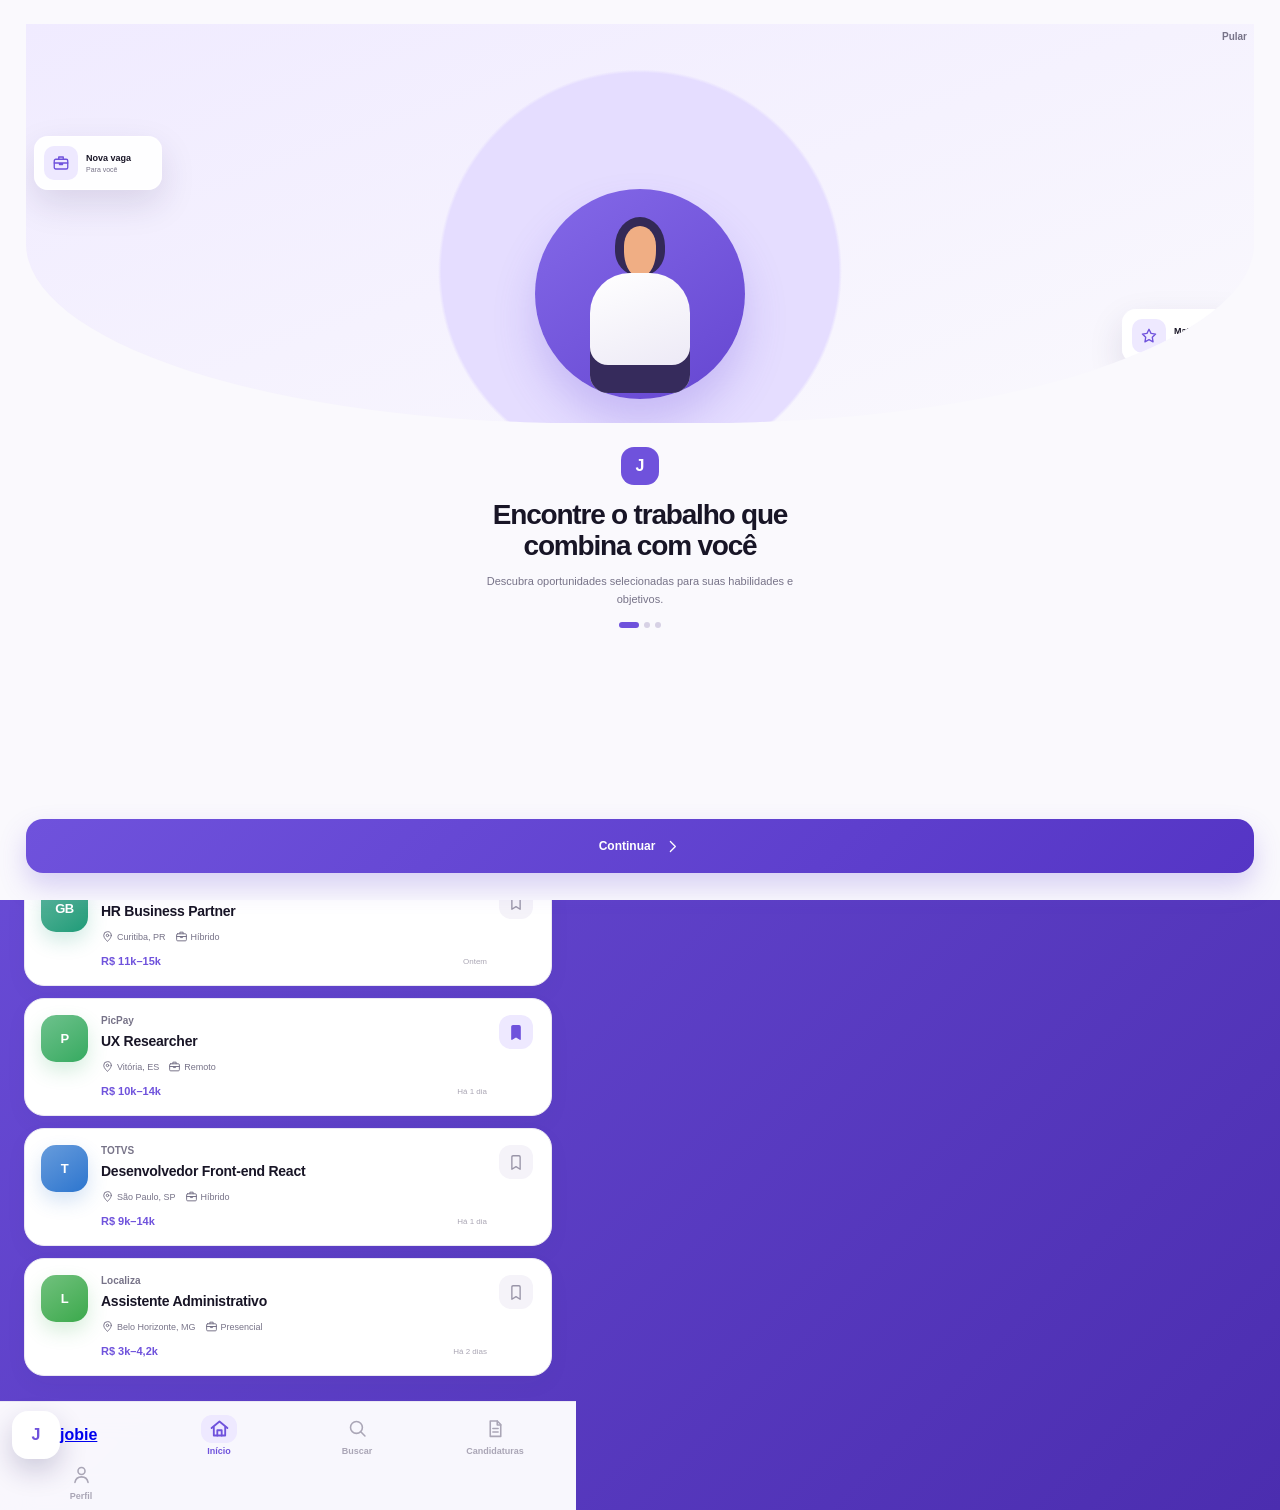
==== commit 2186ba5d: "fix: make PWA occupy the full browser viewport" ====
--- a/index.html
+++ b/index.html
@@ -16,32 +16,13 @@
 </head>
 <body>
   <div class="app-layout">
-    <aside class="desktop-panel" aria-label="Apresentação do Jobie">
-      <a class="desktop-brand" href="#/home">
-        <span class="brand-mark">J</span>
-        <span>jobie</span>
-      </a>
-      <div class="desktop-copy">
-        <span class="desktop-pill">Seu próximo passo profissional</span>
-        <h1>O trabalho certo pode mudar tudo.</h1>
-        <p>Descubra oportunidades, candidate-se em poucos passos e acompanhe cada etapa da sua jornada profissional.</p>
-        <div class="desktop-points">
-          <span><i>✓</i> Vagas selecionadas para o seu perfil</span>
-          <span><i>✓</i> Candidatura rápida e organizada</span>
-          <span><i>✓</i> Acompanhamento em tempo real</span>
-        </div>
-      </div>
-      <div class="desktop-orbit orbit-one"></div>
-      <div class="desktop-orbit orbit-two"></div>
-      <small class="desktop-note">Jobie PWA · versão demonstrativa funcional</small>
-    </aside>
-
-    <main class="phone-shell">
+    <main class="app-shell">
       <div id="network-status" class="network-status" role="status"></div>
 
       <section id="view" class="view" aria-live="polite"></section>
 
       <nav id="bottom-nav" class="bottom-nav" aria-label="Navegação principal">
+        <a class="nav-brand" href="#/home" aria-label="Jobie — início"><span class="brand-mark">J</span><strong>jobie</strong></a>
         <button data-route="home" class="active">
           <span><svg class="icon" aria-hidden="true"><use href="#i-home"></use></svg></span>
           <small>Início</small>
@@ -58,6 +39,7 @@
           <span><svg class="icon" aria-hidden="true"><use href="#i-user"></use></svg></span>
           <small>Perfil</small>
         </button>
+        <span class="nav-spacer" aria-hidden="true"></span>
       </nav>
 
       <div id="modal" class="modal" aria-hidden="true">
